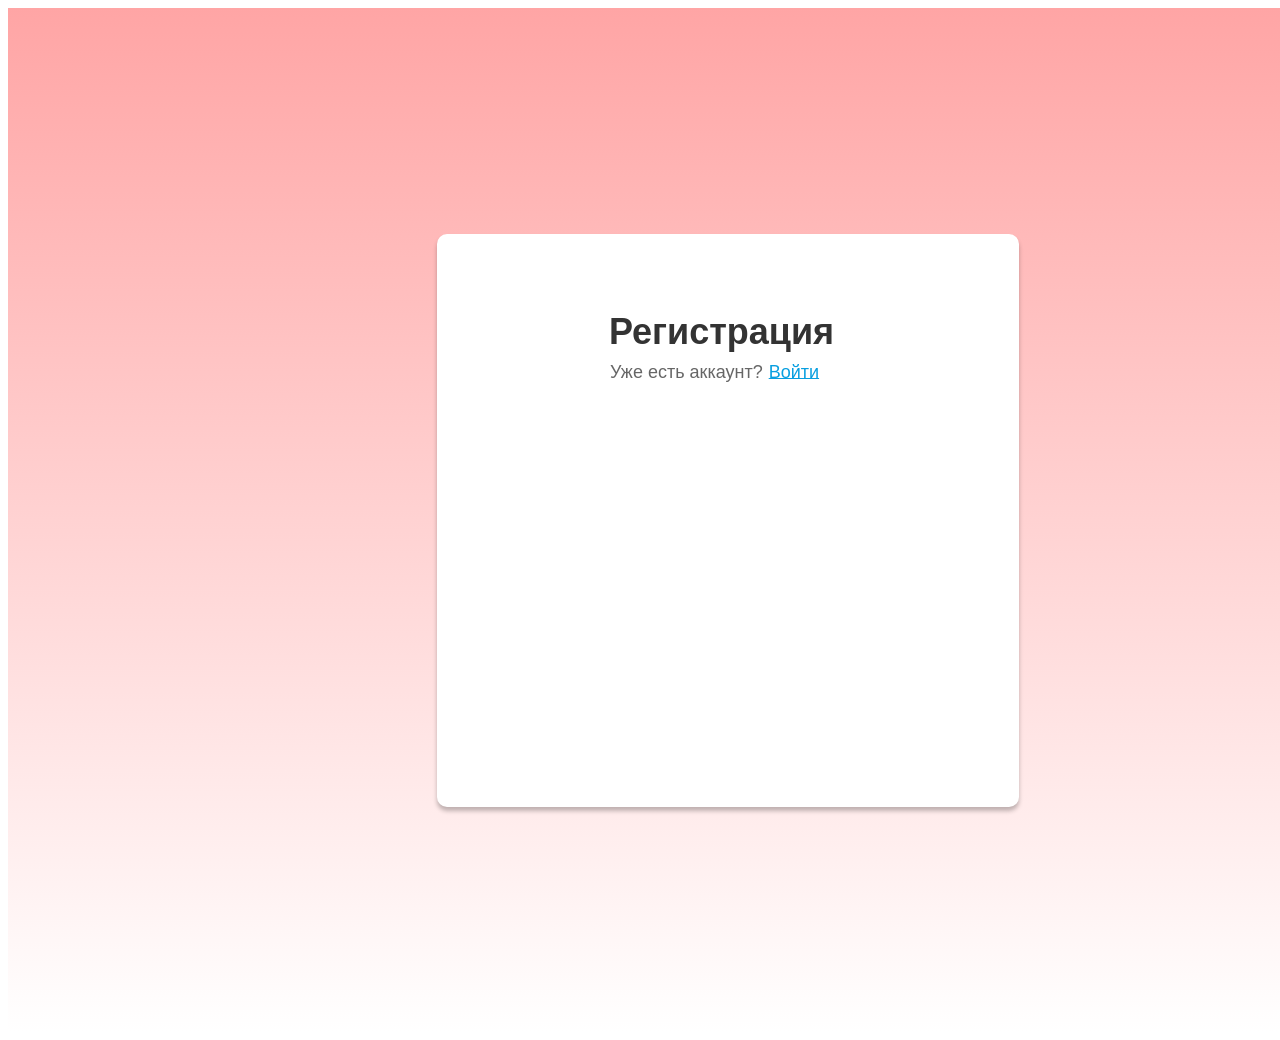
==== 2-Form/index.html @ 1fc4e576 "Дописал код" ====
<!DOCTYPE html>
<html lang="en">
<head>
    <meta charset="UTF-8">
    <meta name="viewport" content="width=device-width, initial-scale=1.0">
    <title>Форма регистрации</title>
    <link rel="stylesheet" href="./styles/style.css" />
</head>
<body>
    <main>
    <div class="layout">
        <div class="container">
        <div class="registration-title">Регистрация</div>
        <div class="subtitle">
            <span class="subtitle-text">Уже есть аккаунт?</span>
            <a href="#" class="login-link">Войти</a>
        </div>
        
            <!-- <h1>Регистрация</h1> -->
            <!-- <h2>Уже есть аккаунт?</h2>
                <nav>Войти</nav> -->
    <!-- <form action="#"> -->
    <!-- <label for="company">Моя компания:</label> -->
    <!-- <input type="text" name="company" id="company" placeholder="Моя компания" /> -->
    <!-- <label for="username">Имя Фамилия:</label> -->
    <!-- <input type="text" id="username" name="username" placeholder="Имя Фамилия:" required /> -->
    <!-- <label for="email">Email:</label> -->
    <!-- <input type="email" id="email" name="email" placeholder="Email:" required><br> -->
    <!-- <button type="submit">Зарегистрироваться</button> -->
        <!-- </form> -->
        <!-- <h3>Я прочитал и принимаю условия использования</h3> -->
        </div>
        </div>
    </main>
</body>
</html>
---- 2-Form/styles/style.css ----
*,
*::before,
*::after {
    box-sizing: border-box;
}

.layout {
    width: 1440px;
    height: 1024px;
    margin: 0 auto;
    display: flex;
    justify-content: center;
    /* Горизонтальное выравнивание */
    align-items: center;
    /* Вертикальное выравнивание */
    position: relative;
    /* для абсолютного позиционирования потомков, если потребуется */
    background:
            linear-gradient(180deg, #FFA5A5 0%, #FFFFFF 100%),
            linear-gradient(135deg, #F298DE 0%, #FDC5C5 100%),
            #F39494;
}

.container {
    width: 582px;
    height: 573px;
    background: #FFFFFF;
    border-radius: 10px;
    box-shadow: 0 4px 4px 0 rgba(0, 0, 0, 0.25);
    /* НЕ нужно absolute и top/left — Flexbox все сделает сам! */
}
  
.registration-title {
    position: absolute;
    /* если требуется строгая позиция на странице */
    top: 297px;
    left: 522px;
    width: 383px;
    height: 54px;

    display: flex;
    /* для центрирования текста */
    align-items: center;
    justify-content: center;

    font-family: 'Open Sans', sans-serif;
    font-weight: 700;
    font-size: 36px;
    line-height: 100%;
    /* 1 или 36px */
    letter-spacing: 0;
    color: #333333;
    text-align: center;
    /* для дополнительного центрирования */
}

.subtitle {
    position: absolute;
    top: 351px;
    left: 602px;
    width: 237px;
    height: 26px;

    display: flex;
    align-items: center;
    gap: 6px;
    /* Можно скорректировать согласно макету */
}

.subtitle-text {
    font-family: 'Open Sans', sans-serif;
    font-weight: 400;
    font-size: 18px;
    line-height: 100%;
    letter-spacing: 0;
    color: #666666;
}

.login-link {
    font-family: 'Open Sans', sans-serif;
    font-weight: 400;
    font-size: 18px;
    line-height: 100%;
    letter-spacing: 0;
    color: #089FE0;
    text-decoration-line: underline;
    text-decoration-style: solid;
    text-decoration-thickness: 1px;
    /* Для видимости */
    text-underline-offset: 0;
    cursor: pointer;
    background: none;
    border: none;
    padding: 0;
}

   
    
    



/* main {
background-color: #FFFEFE;
width: 582px;  
height: 573px;
top: 225px;
left: 429px;
border-radius: 10px;
}

h1 {
    color: #333333;
    font-size: 36px;
    font-weight: 700;
    line-height: 100%;
    font-family: Open Sans;
    letter-spacing: 0%;
    text-align: center;   
}
 */
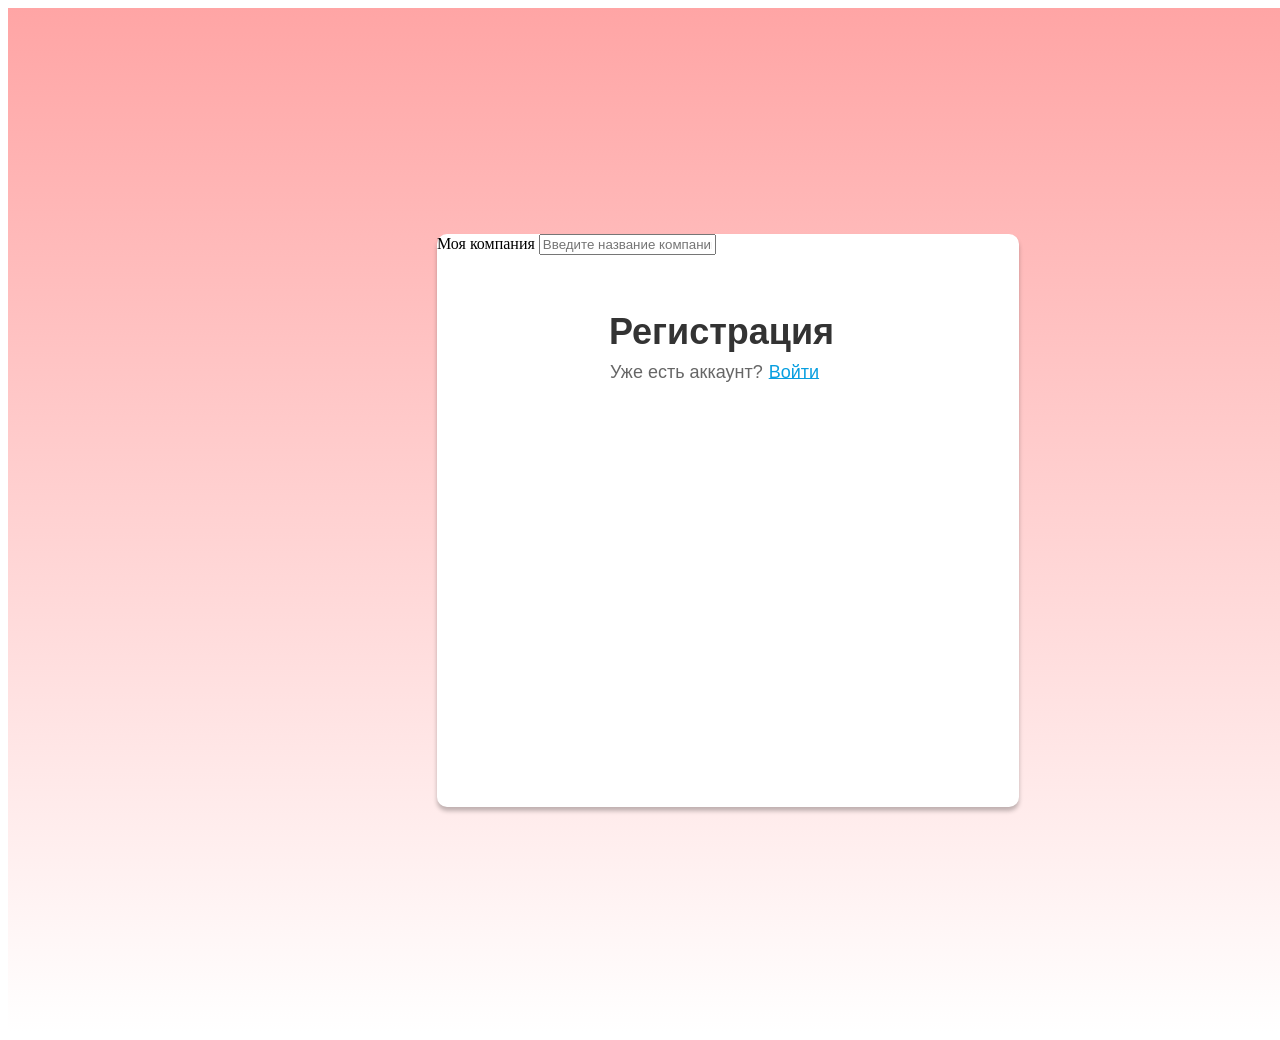
==== commit 515e837d: "Прописал в HTML  username-block" ====
--- a/2-Form/index.html
+++ b/2-Form/index.html
@@ -14,6 +14,11 @@
         <div class="subtitle">
             <span class="subtitle-text">Уже есть аккаунт?</span>
             <a href="#" class="login-link">Войти</a>
+        </div>
+        <div class="username-block">
+            <label for="company-input" class="username-label">Моя компания</label>
+            <input type="text" id="company-input" class="username-input" 
+            placeholder="Введите название компании">
         </div>
         
             <!-- <h1>Регистрация</h1> -->
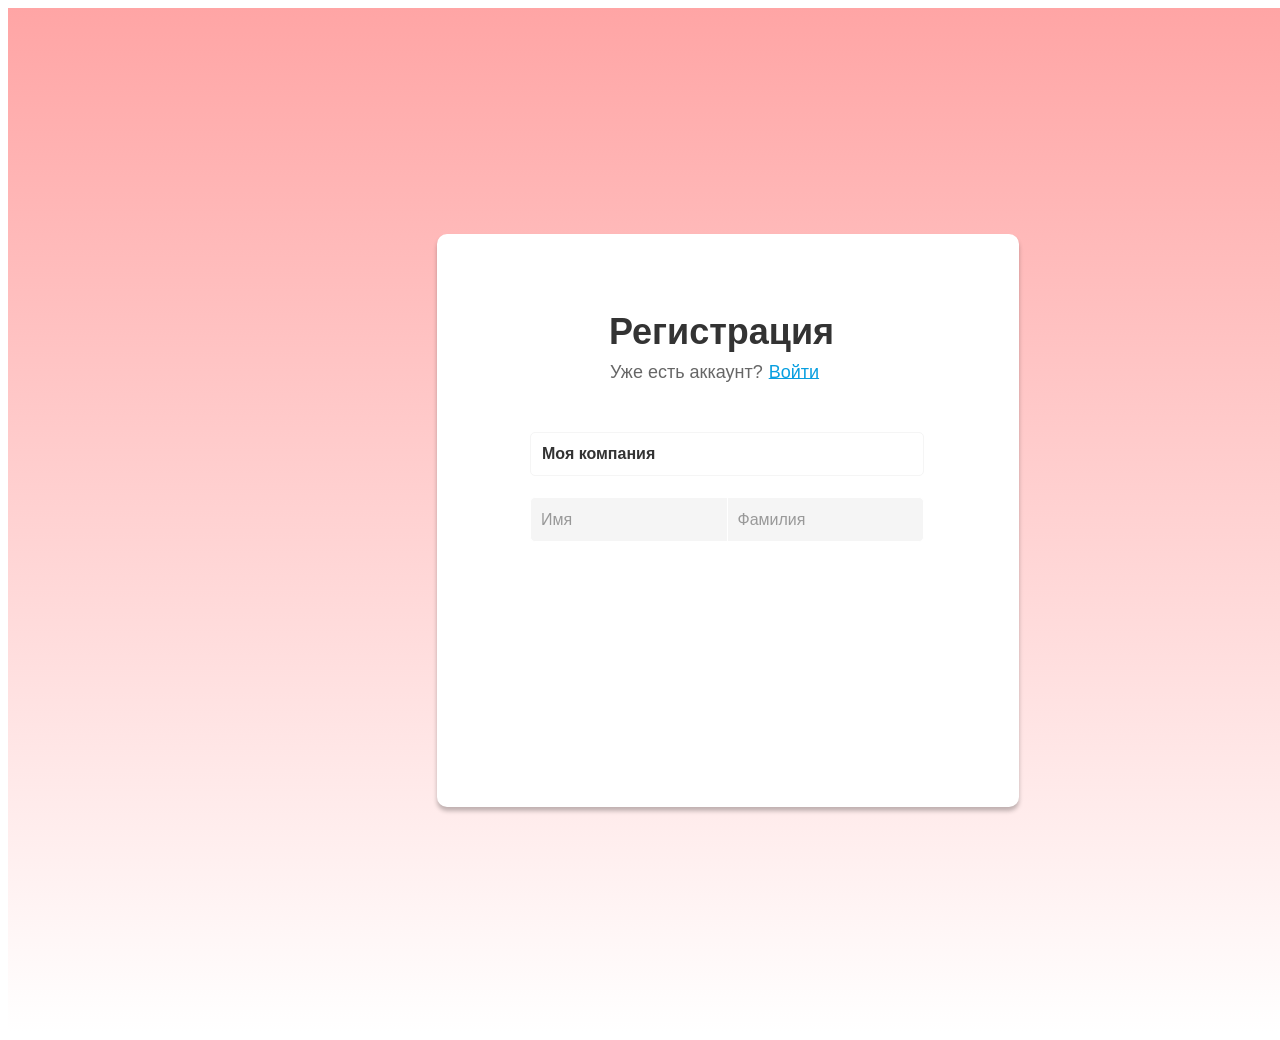
==== commit 80de47ba: "Дописал код" ====
--- a/2-Form/index.html
+++ b/2-Form/index.html
@@ -17,9 +17,18 @@
         </div>
         <div class="username-block">
             <label for="company-input" class="username-label">Моя компания</label>
-            <input type="text" id="company-input" class="username-input" 
-            placeholder="Введите название компании">
+            <input type="text" id="company-input" class="username-input" placeholder="">
         </div>
+        <div class="name-block">
+            <div class="input-group">
+                <input type="text" class="name-input" placeholder="Имя">
+            </div>
+            <div class="divider"></div>
+            <div class="input-group">
+                <input type="text" class="name-input" placeholder="Фамилия">
+            </div>
+        </div>
+
         
             <!-- <h1>Регистрация</h1> -->
             <!-- <h2>Уже есть аккаунт?</h2>
--- a/2-Form/styles/style.css
+++ b/2-Form/styles/style.css
@@ -95,9 +95,101 @@
     padding: 0;
 }
 
-   
+   .username-block {
+       position: absolute;
+       top: 424px;
+       left: 522px;
+       width: 394px;
+       height: 44px;
+       display: flex;
+       align-items: center;
+       background: #fff;
+       /* Фон для всей группы */
+       border: 1px solid #F5F5F5;
+       /* Граница блока */
+       border-radius: 5px;
+       box-sizing: border-box;
+       padding-left: 0;
+       /* можно увеличить, если требуется отступ */
+   }
+
+   .username-label {
+       width: 150px;
+       /* или auto — скорректируйте по макету/тексту */
+       font-family: 'Open Sans', sans-serif;
+       font-weight: 600;
+       font-size: 16px;
+       line-height: 100%;
+       letter-spacing: 0;
+       color: #333333;
+       padding-left: 11px;
+       /* расстояние от левого края блока */
+       white-space: nowrap;
+   }
+
+   .username-input {
+       flex: 1;
+       /* занимает доступное место */
+       height: 100%;
+       border: none;
+       /* убирает внутреннюю границу input */
+       font-family: 'Open Sans', sans-serif;
+       font-size: 16px;
+       color: #333333;
+       padding: 0 12px;
+       outline: none;
+       background: transparent;
+   }
     
-    
+   .name-block {
+       position: absolute;
+       top: 489px;
+       left: 522px;
+       width: 394px;
+       height: 45px;
+       background: #F5F5F5;
+       border: 1px solid #FFFFFF;
+       border-radius: 5px;
+       display: flex;
+       align-items: center;
+       box-sizing: border-box;
+       overflow: hidden;
+   }
+
+   .input-group {
+       flex: 1;
+       height: 100%;
+       display: flex;
+       align-items: center;
+       justify-content: center;
+   }
+
+   .name-input {
+       width: 100%;
+       height: 100%;
+       border: none;
+       background: transparent;
+       font-family: 'Open Sans', sans-serif;
+       font-weight: 400;
+       font-size: 16px;
+       line-height: 100%;
+       letter-spacing: 0;
+       color: #333333;
+       padding: 0 10px;
+       outline: none;
+       box-sizing: border-box;
+   }
+
+   .name-input::placeholder {
+       color: #999999;
+       opacity: 1;
+   }
+
+   .divider {
+       width: 1px;
+       height: 44px;
+       background: #FFFFFF;
+   }
 
 
 
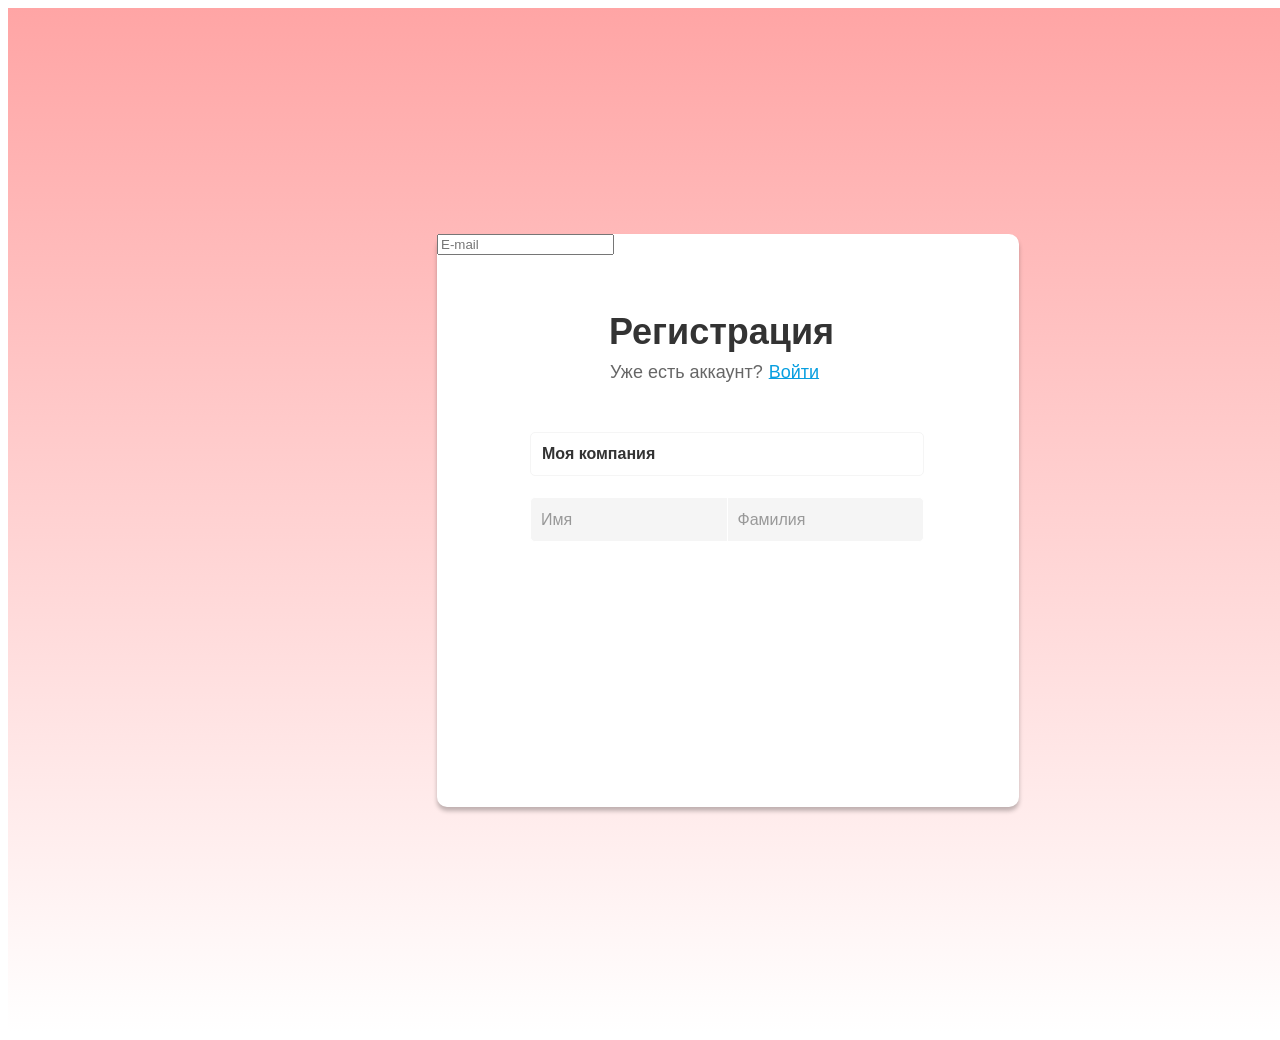
==== commit 63e78ba4: "Прописал в HTML поле ввода Email" ====
--- a/2-Form/index.html
+++ b/2-Form/index.html
@@ -28,7 +28,9 @@
                 <input type="text" class="name-input" placeholder="Фамилия">
             </div>
         </div>
-
+            <div class="email-block">
+                <input type="email" class="email-input" placeholder="E-mail">
+            </div>
         
             <!-- <h1>Регистрация</h1> -->
             <!-- <h2>Уже есть аккаунт?</h2>
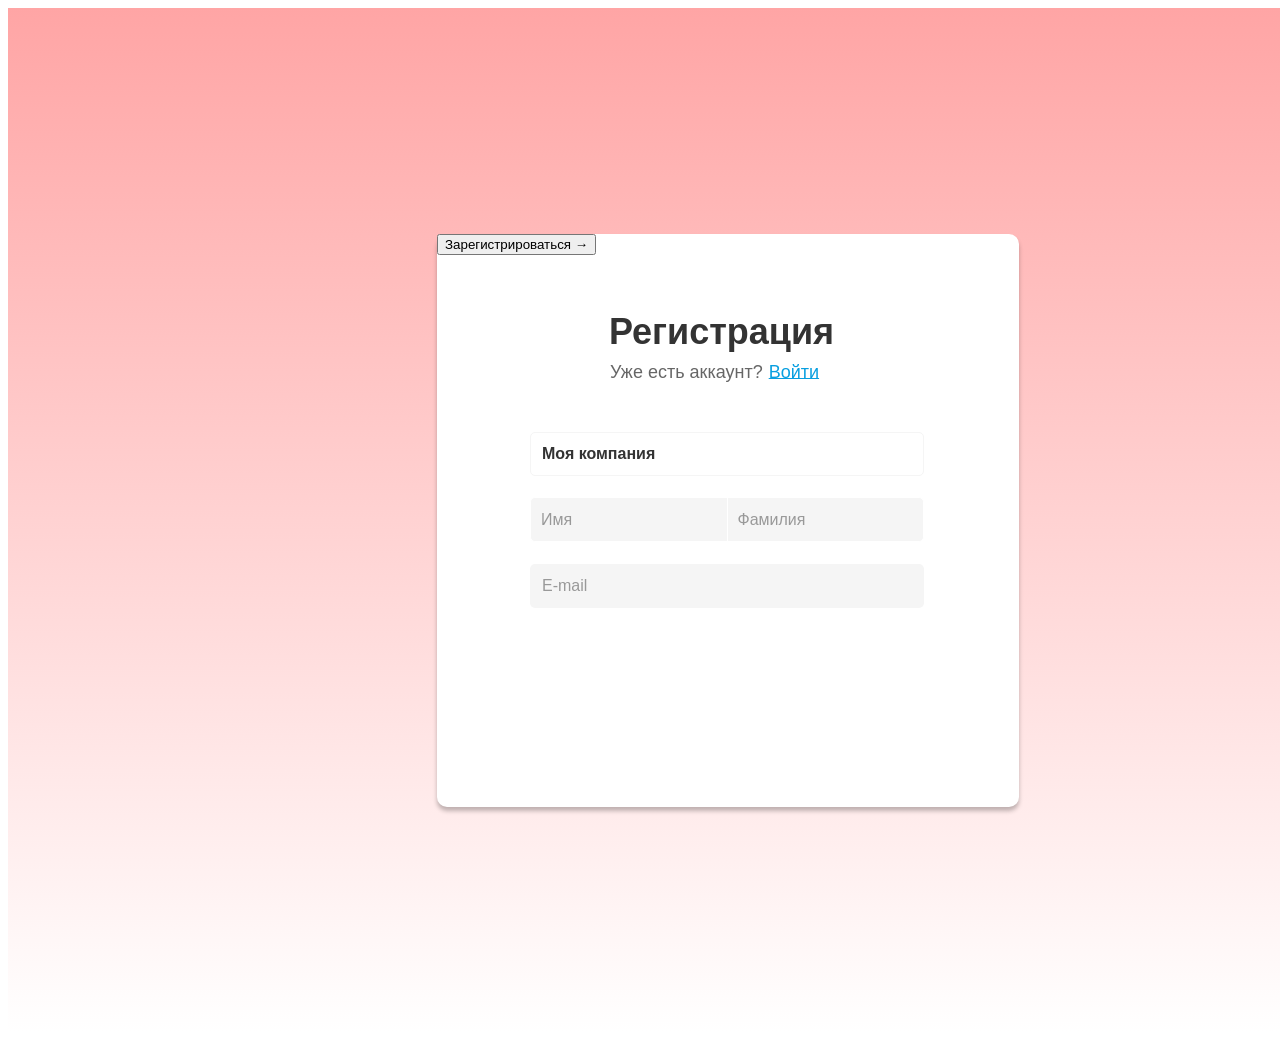
==== commit a6f43aae: "Прописал "Зарегистрироваться" HTML" ====
--- a/2-Form/index.html
+++ b/2-Form/index.html
@@ -31,6 +31,10 @@
             <div class="email-block">
                 <input type="email" class="email-input" placeholder="E-mail">
             </div>
+            <button class="signup-btn">
+                <span class="btn-text">Зарегистрироваться</span>
+                <span class="btn-arrow">&#8594;</span>
+            </button>
         
             <!-- <h1>Регистрация</h1> -->
             <!-- <h2>Уже есть аккаунт?</h2>
--- a/2-Form/styles/style.css
+++ b/2-Form/styles/style.css
@@ -191,6 +191,40 @@
        background: #FFFFFF;
    }
 
+   .email-block {
+       position: absolute;
+       top: 556px;
+       left: 522px;
+       width: 394px;
+       height: 44px;
+       background: #F5F5F5;
+       border-radius: 5px;
+       display: flex;
+       align-items: center;
+       box-sizing: border-box;
+   }
+
+   .email-input {
+       width: 100%;
+       height: 100%;
+       border: none;
+       background: transparent;
+       font-family: 'Open Sans', sans-serif;
+       font-weight: 400;
+       font-size: 16px;
+       line-height: 100%;
+       letter-spacing: 0;
+       color: #333333;
+       padding: 0 12px;
+       outline: none;
+       box-sizing: border-box;
+   }
+
+   .email-input::placeholder {
+       color: #999999;
+       opacity: 1;
+   }
+
 
 
 /* main {
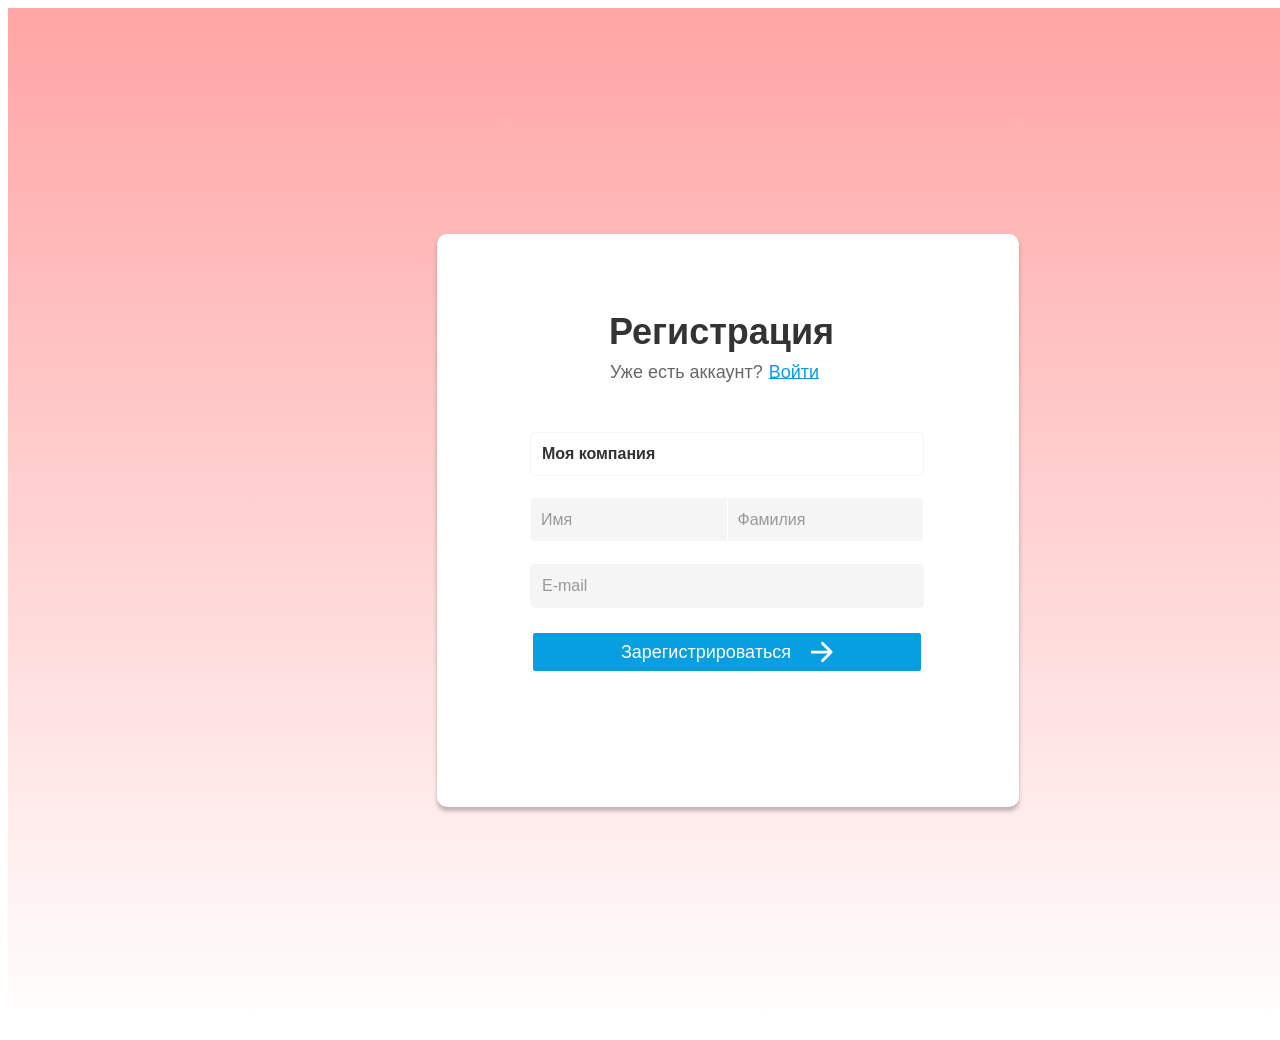
==== commit 1bb1dbf1: "Исправления" ====
--- a/2-Form/index.html
+++ b/2-Form/index.html
@@ -31,10 +31,13 @@
             <div class="email-block">
                 <input type="email" class="email-input" placeholder="E-mail">
             </div>
+            
             <button class="signup-btn">
                 <span class="btn-text">Зарегистрироваться</span>
-                <span class="btn-arrow">&#8594;</span>
+                <img src="./images/arrow 1.svg" alt="" class="btn-arrow" />
             </button>
+            
+            
         
             <!-- <h1>Регистрация</h1> -->
             <!-- <h2>Уже есть аккаунт?</h2>
--- a/2-Form/styles/style.css
+++ b/2-Form/styles/style.css
@@ -225,8 +225,47 @@
        opacity: 1;
    }
 
-
-
+.signup-btn {
+    position: absolute;
+    top: 622px;
+    left: 522px;
+    width: 394px;
+    height: 44px;
+
+    display: flex;
+    align-items: center;
+    justify-content: center;
+    gap: 20px;
+
+    background: #089FE0;
+    border: 3px solid #FFFFFF;
+    border-radius: 5px;
+
+    cursor: pointer;
+    outline: none;
+    padding: 0;
+    box-sizing: border-box;
+}
+
+.btn-text {
+    font-family: 'Open Sans', sans-serif;
+    font-weight: 400;
+    font-size: 18px;
+    line-height: 100%;
+    letter-spacing: 0;
+    color: #FFFFFF;
+    text-align: center;
+    white-space: nowrap;
+}
+
+/* Стили для стрелки */
+.btn-arrow {
+    width: 22px;
+    /* Задайте нужную ширину */
+    height: 22px;
+    /* или 0, если только линия, скорректируйте под макет */
+    display: block;
+}
 /* main {
 background-color: #FFFEFE;
 width: 582px;  
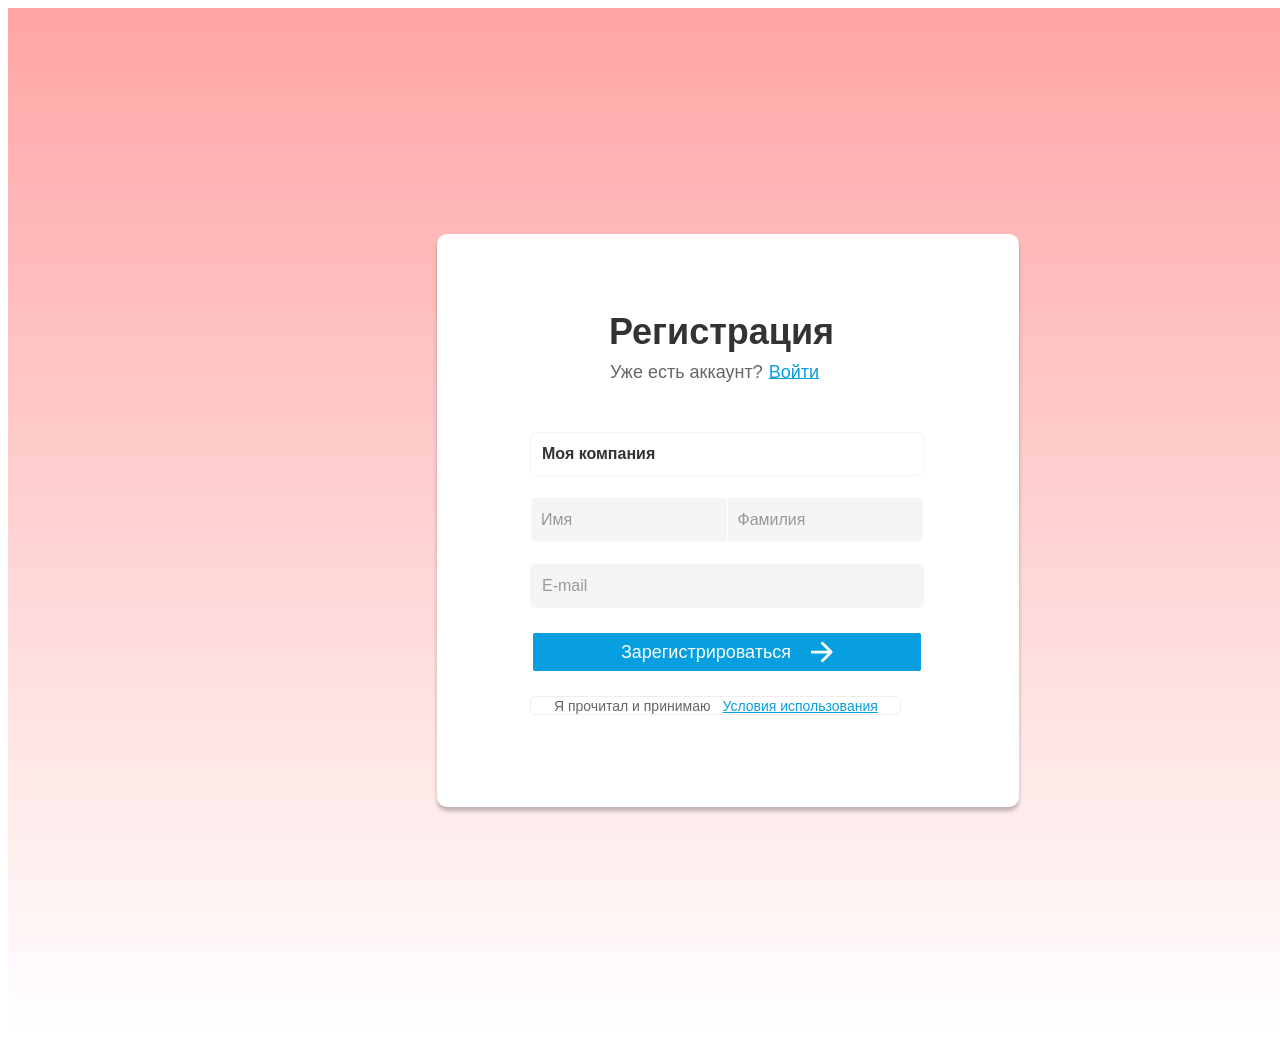
==== commit 08176d19: "Окончание" ====
--- a/2-Form/index.html
+++ b/2-Form/index.html
@@ -36,23 +36,12 @@
                 <span class="btn-text">Зарегистрироваться</span>
                 <img src="./images/arrow 1.svg" alt="" class="btn-arrow" />
             </button>
-            
-            
-        
-            <!-- <h1>Регистрация</h1> -->
-            <!-- <h2>Уже есть аккаунт?</h2>
-                <nav>Войти</nav> -->
-    <!-- <form action="#"> -->
-    <!-- <label for="company">Моя компания:</label> -->
-    <!-- <input type="text" name="company" id="company" placeholder="Моя компания" /> -->
-    <!-- <label for="username">Имя Фамилия:</label> -->
-    <!-- <input type="text" id="username" name="username" placeholder="Имя Фамилия:" required /> -->
-    <!-- <label for="email">Email:</label> -->
-    <!-- <input type="email" id="email" name="email" placeholder="Email:" required><br> -->
-    <!-- <button type="submit">Зарегистрироваться</button> -->
-        <!-- </form> -->
-        <!-- <h3>Я прочитал и принимаю условия использования</h3> -->
-        </div>
+            <div class="terms-block">
+                <img src=" ./images/restangle 5.svg" alt="" class="terms-svg">
+                <span class="terms-accept">Я прочитал и принимаю</span>
+                <a href="#" class="terms-link">Условия использования</a>
+            </div>
+          </div>
         </div>
     </main>
 </body>
--- a/2-Form/styles/style.css
+++ b/2-Form/styles/style.css
@@ -11,11 +11,8 @@
     margin: 0 auto;
     display: flex;
     justify-content: center;
-    /* Горизонтальное выравнивание */
-    align-items: center;
-    /* Вертикальное выравнивание */
+    align-items: center;
     position: relative;
-    /* для абсолютного позиционирования потомков, если потребуется */
     background:
             linear-gradient(180deg, #FFA5A5 0%, #FFFFFF 100%),
             linear-gradient(135deg, #F298DE 0%, #FDC5C5 100%),
@@ -28,19 +25,16 @@
     background: #FFFFFF;
     border-radius: 10px;
     box-shadow: 0 4px 4px 0 rgba(0, 0, 0, 0.25);
-    /* НЕ нужно absolute и top/left — Flexbox все сделает сам! */
-}
+    }
   
 .registration-title {
     position: absolute;
-    /* если требуется строгая позиция на странице */
     top: 297px;
     left: 522px;
     width: 383px;
     height: 54px;
 
     display: flex;
-    /* для центрирования текста */
     align-items: center;
     justify-content: center;
 
@@ -48,12 +42,10 @@
     font-weight: 700;
     font-size: 36px;
     line-height: 100%;
-    /* 1 или 36px */
     letter-spacing: 0;
     color: #333333;
     text-align: center;
-    /* для дополнительного центрирования */
-}
+    }
 
 .subtitle {
     position: absolute;
@@ -65,8 +57,7 @@
     display: flex;
     align-items: center;
     gap: 6px;
-    /* Можно скорректировать согласно макету */
-}
+    }
 
 .subtitle-text {
     font-family: 'Open Sans', sans-serif;
@@ -87,7 +78,6 @@
     text-decoration-line: underline;
     text-decoration-style: solid;
     text-decoration-thickness: 1px;
-    /* Для видимости */
     text-underline-offset: 0;
     cursor: pointer;
     background: none;
@@ -104,18 +94,14 @@
        display: flex;
        align-items: center;
        background: #fff;
-       /* Фон для всей группы */
        border: 1px solid #F5F5F5;
-       /* Граница блока */
        border-radius: 5px;
        box-sizing: border-box;
        padding-left: 0;
-       /* можно увеличить, если требуется отступ */
-   }
+    }
 
    .username-label {
        width: 150px;
-       /* или auto — скорректируйте по макету/тексту */
        font-family: 'Open Sans', sans-serif;
        font-weight: 600;
        font-size: 16px;
@@ -123,16 +109,13 @@
        letter-spacing: 0;
        color: #333333;
        padding-left: 11px;
-       /* расстояние от левого края блока */
        white-space: nowrap;
    }
 
    .username-input {
        flex: 1;
-       /* занимает доступное место */
        height: 100%;
        border: none;
-       /* убирает внутреннюю границу input */
        font-family: 'Open Sans', sans-serif;
        font-size: 16px;
        color: #333333;
@@ -258,30 +241,46 @@
     white-space: nowrap;
 }
 
-/* Стили для стрелки */
+
 .btn-arrow {
     width: 22px;
-    /* Задайте нужную ширину */
     height: 22px;
-    /* или 0, если только линия, скорректируйте под макет */
     display: block;
 }
-/* main {
-background-color: #FFFEFE;
-width: 582px;  
-height: 573px;
-top: 225px;
-left: 429px;
-border-radius: 10px;
-}
-
-h1 {
-    color: #333333;
-    font-size: 36px;
-    font-weight: 700;
-    line-height: 100%;
-    font-family: Open Sans;
-    letter-spacing: 0%;
-    text-align: center;   
-}
- */
+
+.terms-block {
+    position: absolute;
+    top: 688px;
+    left: 522px;
+    width: 371px;
+    height: 19px;
+    display: flex;
+    align-items: center;
+    background: #fff;
+    border-radius: 5px;
+    border: 1px solid #EEEEEE;
+    box-sizing: border-box;
+    gap: 8px;
+}
+
+.terms-svg {
+    width: 15px;
+    height: 16px;
+    display: block;
+}
+
+.terms-accept {
+    font-family: 'Open Sans', sans-serif;
+    font-weight: 400;
+    font-size: 14px;
+    color: #666666;
+}
+
+.terms-link {
+    font-family: 'Open Sans', sans-serif;
+    font-weight: 400;
+    font-size: 14px;
+    color: #089FE0;
+    text-decoration: underline;
+    margin-left: 4px;
+}
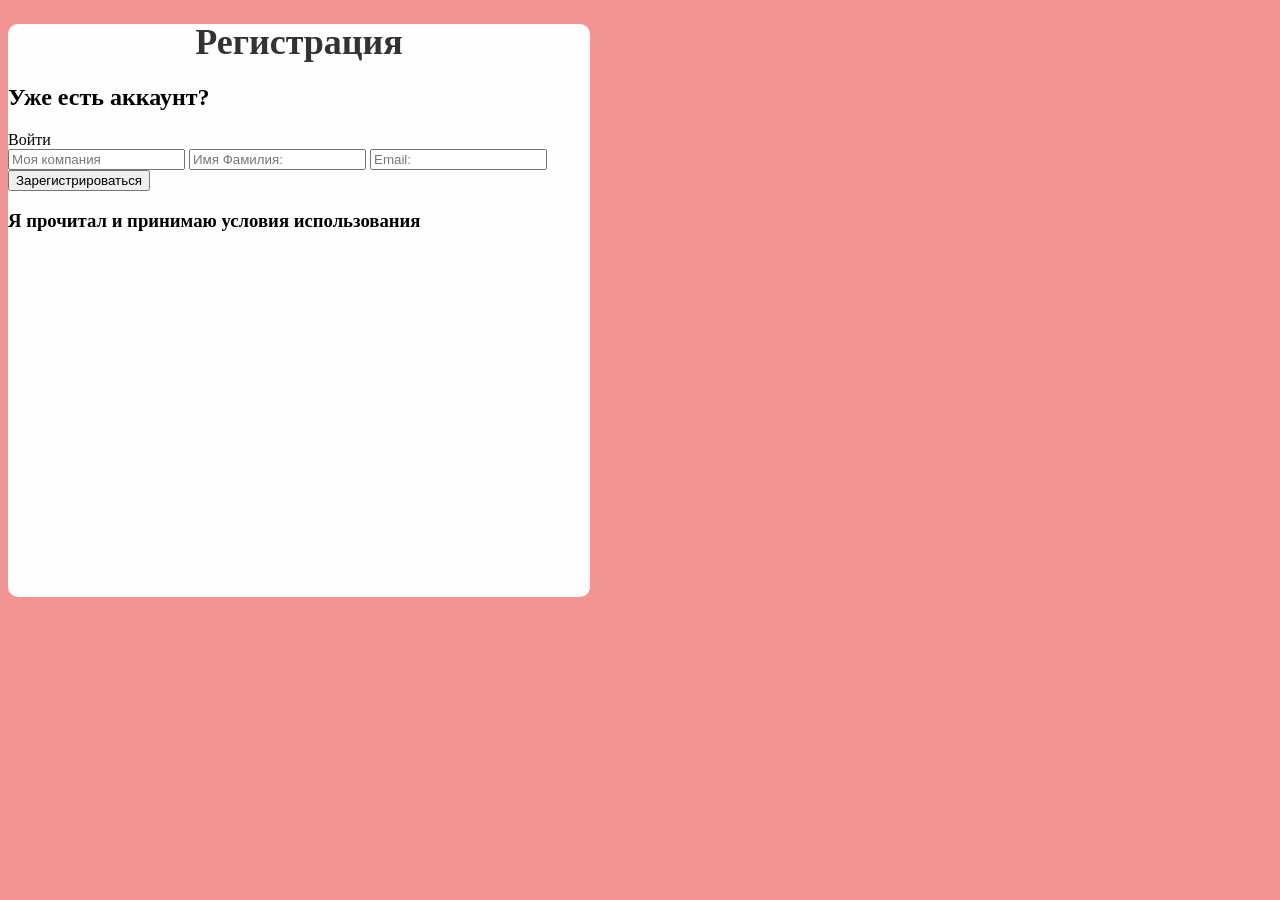
==== commit 52734c9c: "Merge 0c7492882700d69a66def898d6a125d7974e479c into 3046f71bcd7c1e34bb5a11f25025aa47045415da" ====
--- a/2-Form/index.html
+++ b/2-Form/index.html
@@ -8,41 +8,19 @@
 </head>
 <body>
     <main>
-    <div class="layout">
-        <div class="container">
-        <div class="registration-title">Регистрация</div>
-        <div class="subtitle">
-            <span class="subtitle-text">Уже есть аккаунт?</span>
-            <a href="#" class="login-link">Войти</a>
-        </div>
-        <div class="username-block">
-            <label for="company-input" class="username-label">Моя компания</label>
-            <input type="text" id="company-input" class="username-input" placeholder="">
-        </div>
-        <div class="name-block">
-            <div class="input-group">
-                <input type="text" class="name-input" placeholder="Имя">
-            </div>
-            <div class="divider"></div>
-            <div class="input-group">
-                <input type="text" class="name-input" placeholder="Фамилия">
-            </div>
-        </div>
-            <div class="email-block">
-                <input type="email" class="email-input" placeholder="E-mail">
-            </div>
-            
-            <button class="signup-btn">
-                <span class="btn-text">Зарегистрироваться</span>
-                <img src="./images/arrow 1.svg" alt="" class="btn-arrow" />
-            </button>
-            <div class="terms-block">
-                <img src=" ./images/restangle 5.svg" alt="" class="terms-svg">
-                <span class="terms-accept">Я прочитал и принимаю</span>
-                <a href="#" class="terms-link">Условия использования</a>
-            </div>
-          </div>
-        </div>
+        <h1>Регистрация</h1>
+            <h2>Уже есть аккаунт?</h2>
+                <nav>Войти</nav>
+    <form action="#">
+    <!-- <label for="company">Моя компания:</label> -->
+    <input type="text" name="company" id="company" placeholder="Моя компания" />
+    <!-- <label for="username">Имя Фамилия:</label> -->
+    <input type="text" id="username" name="username" placeholder="Имя Фамилия:" required />
+    <!-- <label for="email">Email:</label> -->
+    <input type="email" id="email" name="email" placeholder="Email:" required><br>
+    <button type="submit">Зарегистрироваться</button>
+        </form>
+        <h3>Я прочитал и принимаю условия использования</h3> 
     </main>
 </body>
 </html>
--- a/2-Form/styles/style.css
+++ b/2-Form/styles/style.css
@@ -1,286 +1,23 @@
-
-*,
-*::before,
-*::after {
-    box-sizing: border-box;
+body {
+    background-color: #f39494;
 }
 
-.layout {
-    width: 1440px;
-    height: 1024px;
-    margin: 0 auto;
-    display: flex;
-    justify-content: center;
-    align-items: center;
-    position: relative;
-    background:
-            linear-gradient(180deg, #FFA5A5 0%, #FFFFFF 100%),
-            linear-gradient(135deg, #F298DE 0%, #FDC5C5 100%),
-            #F39494;
+main {
+background-color: #FFFEFE;
+width: 582px;  
+height: 573px;
+top: 225px;
+left: 429px;
+border-radius: 10px;
 }
 
-.container {
-    width: 582px;
-    height: 573px;
-    background: #FFFFFF;
-    border-radius: 10px;
-    box-shadow: 0 4px 4px 0 rgba(0, 0, 0, 0.25);
-    }
-  
-.registration-title {
-    position: absolute;
-    top: 297px;
-    left: 522px;
-    width: 383px;
-    height: 54px;
-
-    display: flex;
-    align-items: center;
-    justify-content: center;
-
-    font-family: 'Open Sans', sans-serif;
+h1 {
+    color: #333333;
+    font-size: 36px;
     font-weight: 700;
-    font-size: 36px;
     line-height: 100%;
-    letter-spacing: 0;
-    color: #333333;
-    text-align: center;
-    }
-
-.subtitle {
-    position: absolute;
-    top: 351px;
-    left: 602px;
-    width: 237px;
-    height: 26px;
-
-    display: flex;
-    align-items: center;
-    gap: 6px;
-    }
-
-.subtitle-text {
-    font-family: 'Open Sans', sans-serif;
-    font-weight: 400;
-    font-size: 18px;
-    line-height: 100%;
-    letter-spacing: 0;
-    color: #666666;
+    font-family: Open Sans;
+    letter-spacing: 0%;
+    text-align: center;   
 }
 
-.login-link {
-    font-family: 'Open Sans', sans-serif;
-    font-weight: 400;
-    font-size: 18px;
-    line-height: 100%;
-    letter-spacing: 0;
-    color: #089FE0;
-    text-decoration-line: underline;
-    text-decoration-style: solid;
-    text-decoration-thickness: 1px;
-    text-underline-offset: 0;
-    cursor: pointer;
-    background: none;
-    border: none;
-    padding: 0;
-}
-
-   .username-block {
-       position: absolute;
-       top: 424px;
-       left: 522px;
-       width: 394px;
-       height: 44px;
-       display: flex;
-       align-items: center;
-       background: #fff;
-       border: 1px solid #F5F5F5;
-       border-radius: 5px;
-       box-sizing: border-box;
-       padding-left: 0;
-    }
-
-   .username-label {
-       width: 150px;
-       font-family: 'Open Sans', sans-serif;
-       font-weight: 600;
-       font-size: 16px;
-       line-height: 100%;
-       letter-spacing: 0;
-       color: #333333;
-       padding-left: 11px;
-       white-space: nowrap;
-   }
-
-   .username-input {
-       flex: 1;
-       height: 100%;
-       border: none;
-       font-family: 'Open Sans', sans-serif;
-       font-size: 16px;
-       color: #333333;
-       padding: 0 12px;
-       outline: none;
-       background: transparent;
-   }
-    
-   .name-block {
-       position: absolute;
-       top: 489px;
-       left: 522px;
-       width: 394px;
-       height: 45px;
-       background: #F5F5F5;
-       border: 1px solid #FFFFFF;
-       border-radius: 5px;
-       display: flex;
-       align-items: center;
-       box-sizing: border-box;
-       overflow: hidden;
-   }
-
-   .input-group {
-       flex: 1;
-       height: 100%;
-       display: flex;
-       align-items: center;
-       justify-content: center;
-   }
-
-   .name-input {
-       width: 100%;
-       height: 100%;
-       border: none;
-       background: transparent;
-       font-family: 'Open Sans', sans-serif;
-       font-weight: 400;
-       font-size: 16px;
-       line-height: 100%;
-       letter-spacing: 0;
-       color: #333333;
-       padding: 0 10px;
-       outline: none;
-       box-sizing: border-box;
-   }
-
-   .name-input::placeholder {
-       color: #999999;
-       opacity: 1;
-   }
-
-   .divider {
-       width: 1px;
-       height: 44px;
-       background: #FFFFFF;
-   }
-
-   .email-block {
-       position: absolute;
-       top: 556px;
-       left: 522px;
-       width: 394px;
-       height: 44px;
-       background: #F5F5F5;
-       border-radius: 5px;
-       display: flex;
-       align-items: center;
-       box-sizing: border-box;
-   }
-
-   .email-input {
-       width: 100%;
-       height: 100%;
-       border: none;
-       background: transparent;
-       font-family: 'Open Sans', sans-serif;
-       font-weight: 400;
-       font-size: 16px;
-       line-height: 100%;
-       letter-spacing: 0;
-       color: #333333;
-       padding: 0 12px;
-       outline: none;
-       box-sizing: border-box;
-   }
-
-   .email-input::placeholder {
-       color: #999999;
-       opacity: 1;
-   }
-
-.signup-btn {
-    position: absolute;
-    top: 622px;
-    left: 522px;
-    width: 394px;
-    height: 44px;
-
-    display: flex;
-    align-items: center;
-    justify-content: center;
-    gap: 20px;
-
-    background: #089FE0;
-    border: 3px solid #FFFFFF;
-    border-radius: 5px;
-
-    cursor: pointer;
-    outline: none;
-    padding: 0;
-    box-sizing: border-box;
-}
-
-.btn-text {
-    font-family: 'Open Sans', sans-serif;
-    font-weight: 400;
-    font-size: 18px;
-    line-height: 100%;
-    letter-spacing: 0;
-    color: #FFFFFF;
-    text-align: center;
-    white-space: nowrap;
-}
-
-
-.btn-arrow {
-    width: 22px;
-    height: 22px;
-    display: block;
-}
-
-.terms-block {
-    position: absolute;
-    top: 688px;
-    left: 522px;
-    width: 371px;
-    height: 19px;
-    display: flex;
-    align-items: center;
-    background: #fff;
-    border-radius: 5px;
-    border: 1px solid #EEEEEE;
-    box-sizing: border-box;
-    gap: 8px;
-}
-
-.terms-svg {
-    width: 15px;
-    height: 16px;
-    display: block;
-}
-
-.terms-accept {
-    font-family: 'Open Sans', sans-serif;
-    font-weight: 400;
-    font-size: 14px;
-    color: #666666;
-}
-
-.terms-link {
-    font-family: 'Open Sans', sans-serif;
-    font-weight: 400;
-    font-size: 14px;
-    color: #089FE0;
-    text-decoration: underline;
-    margin-left: 4px;
-}
